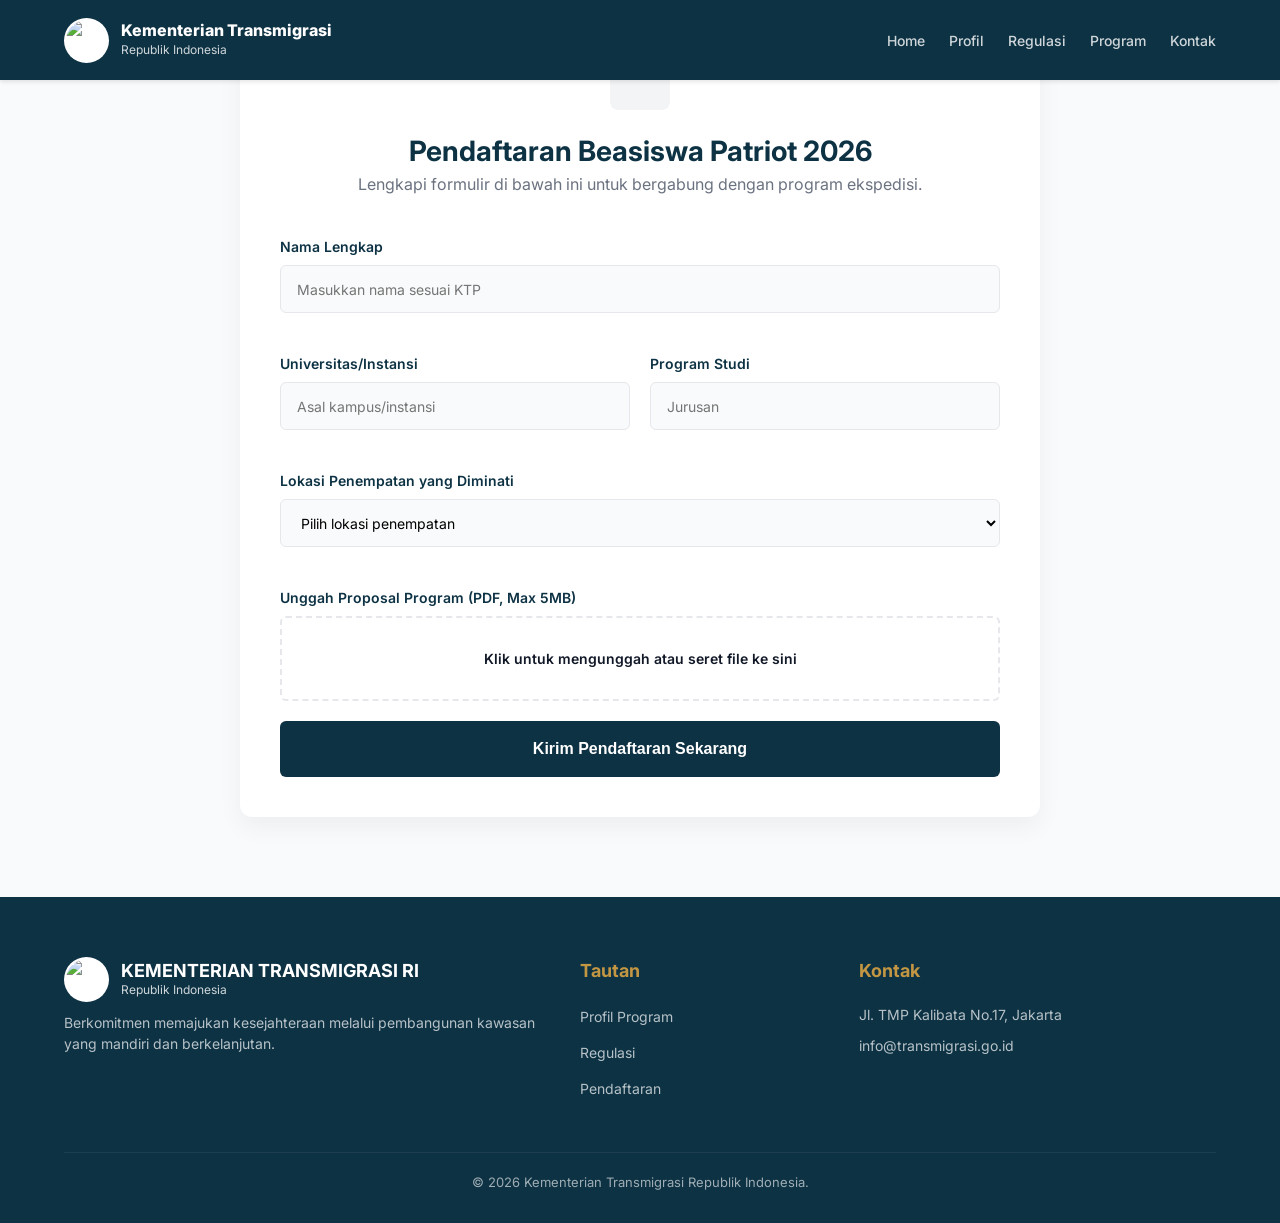
==== formregistrasi.html @ 447ff4f4 "microsite-transpatriot" ====
<!DOCTYPE html>
<html lang="id">
<head>
    <meta charset="UTF-8">
    <meta name="viewport" content="width=device-width, initial-scale=1.0">
    <title>Pendaftaran - Transmigrasi Patriot</title>
    
    <link rel="preconnect" href="https://fonts.googleapis.com" />
    <link rel="preconnect" href="https://fonts.gstatic.com" crossorigin />
    <link href="https://fonts.googleapis.com/css2?family=Inter:wght@300;400;500;600;700;800&display=swap" rel="stylesheet" />

    <style>
        :root {
            --primary: #0d3244;
            --primary-foreground: #ffffff;
            --accent: #c29642;
            --accent-foreground: #ffffff;
            --background: #ffffff;
            --foreground: #111827;
            --muted: #f9fafb;
            --muted-foreground: #6b7280;
            --border: #e5e7eb;
            --card: #ffffff;
            --radius-md: 6px;
            --radius-lg: 8px;
            --radius-xl: 12px;
            --font-family: 'Inter', system-ui, sans-serif;
        }

        * { box-sizing: border-box; margin: 0; padding: 0; }

        body {
            font-family: var(--font-family);
            background-color: var(--background);
            color: var(--foreground);
            line-height: 1.5;
        }

        .container {
            max-width: 1200px;
            margin: 0 auto;
            padding: 0 24px;
        }

        /* Header */
        .header {
            background-color: var(--primary);
            color: var(--primary-foreground);
            position: sticky;
            top: 0;
            z-index: 100;
            box-shadow: 0 2px 4px rgba(0,0,0,0.1);
        }

        .header-content {
            height: 80px;
            display: flex;
            align-items: center;
            justify-content: space-between;
        }

        .logo {
            display: flex;
            align-items: center;
            gap: 12px;
            text-decoration: none;
            color: inherit;
        }

        .logo-img {
            width: 45px;
            height: 45px;
            object-fit: contain;
            border-radius: 50%;
            background: white;
            padding: 2px;
        }

        .logo-text {
            display: flex;
            flex-direction: column;
        }

        .logo-title {
            font-size: 16px;
            font-weight: 800;
            line-height: 1.2;
        }

        .logo-subtitle {
            font-size: 12px;
            opacity: 0.8;
        }

        .nav {
            display: flex;
            gap: 24px;
        }

        .nav-link {
            color: white;
            text-decoration: none;
            font-size: 14px;
            font-weight: 500;
            opacity: 0.8;
            transition: opacity 0.2s;
        }

        .nav-link:hover { opacity: 1; }

        /* Hero Section */
        .hero {
            position: relative;
            height: 400px;
            display: flex;
            align-items: center;
            justify-content: center;
            text-align: center;
            color: white;
            overflow: hidden;
        }

        .hero-img {
            position: absolute;
            width: 100%;
            height: 100%;
            object-fit: cover;
            z-index: -1;
        }

        .hero-overlay {
            position: absolute;
            inset: 0;
            background: rgba(13, 50, 68, 0.8);
            z-index: -1;
        }

        .hero-badge {
            display: inline-flex;
            align-items: center;
            gap: 8px;
            background: rgba(255, 255, 255, 0.1);
            padding: 8px 16px;
            border-radius: 20px;
            font-size: 14px;
            margin-bottom: 20px;
            border: 1px solid rgba(255,255,255,0.2);
        }

        /* Form Section */
        .section-form {
            padding: 80px 0;
            background-color: var(--muted);
        }

        .form-container {
            max-width: 800px;
            margin: -150px auto 0;
            background: white;
            padding: 40px;
            border-radius: var(--radius-xl);
            box-shadow: 0 10px 25px rgba(0,0,0,0.05);
            position: relative;
            z-index: 10;
        }

        .form-header {
            text-align: center;
            margin-bottom: 40px;
        }

        .form-icon {
            width: 60px;
            height: 60px;
            background: rgba(13, 50, 68, 0.05);
            color: var(--primary);
            display: inline-flex;
            align-items: center;
            justify-content: center;
            border-radius: var(--radius-lg);
            margin-bottom: 20px;
        }

        .form-grid {
            display: grid;
            grid-template-columns: 1fr 1fr;
            gap: 20px;
        }

        .form-group {
            margin-bottom: 20px;
        }

        .full-width { grid-column: span 2; }

        label {
            display: block;
            font-size: 14px;
            font-weight: 600;
            margin-bottom: 8px;
            color: var(--primary);
        }

        .input-style {
            width: 100%;
            height: 48px;
            padding: 0 16px;
            border: 1px solid var(--border);
            border-radius: var(--radius-md);
            font-family: inherit;
            font-size: 14px;
            background: var(--muted);
            transition: border-color 0.2s;
        }

        .input-style:focus {
            outline: none;
            border-color: var(--primary);
            background: white;
        }

        .upload-box {
            border: 2px dashed var(--border);
            padding: 30px;
            text-align: center;
            border-radius: var(--radius-md);
            cursor: pointer;
            transition: all 0.2s;
        }

        .upload-box:hover {
            border-color: var(--primary);
            background: var(--muted);
        }

        .btn-submit {
            width: 100%;
            height: 56px;
            background: var(--primary);
            color: white;
            border: none;
            border-radius: var(--radius-md);
            font-size: 16px;
            font-weight: 700;
            cursor: pointer;
            transition: transform 0.2s;
        }

        .btn-submit:active { transform: scale(0.98); }

        /* Content Sections */
        .content-section { padding: 80px 0; }
        .flex-row { display: flex; gap: 60px; align-items: center; }
        .image-box { flex: 1; border-radius: var(--radius-lg); overflow: hidden; height: 400px; }
        .text-box { flex: 1; }

        /* Stats */
        .stats-grid { display: flex; gap: 30px; margin-top: 30px; }
        .stat-item h3 { font-size: 32px; color: var(--primary); }
        .stat-item p { font-size: 14px; color: var(--muted-foreground); }

        /* Footer */
        .footer { background: var(--primary); color: white; padding: 60px 0 30px; }
        .footer-grid { display: grid; grid-template-columns: 2fr 1fr 1.5fr; gap: 40px; margin-bottom: 40px; }
        .footer-title { color: var(--accent); margin-bottom: 20px; font-size: 18px; }
        .footer-links { list-style: none; }
        .footer-links li { margin-bottom: 12px; }
        .footer-links a { color: rgba(255,255,255,0.7); text-decoration: none; font-size: 14px; }
        .footer-bottom { border-top: 1px solid rgba(255,255,255,0.1); padding-top: 20px; text-align: center; font-size: 13px; opacity: 0.6; }

        /* Responsive */
        @media (max-width: 768px) {
            .form-grid { grid-template-columns: 1fr; }
            .full-width { grid-column: span 1; }
            .flex-row { flex-direction: column; }
            .footer-grid { grid-template-columns: 1fr; }
            .nav { display: none; }
        }
    </style>
</head>
<body>

    <header class="header">
        <div class="container header-content">
            <a href="#" class="logo">
                <img src="https://firebasestorage.googleapis.com/v0/b/banani-prod.appspot.com/o/reference-images%2F0f03f4c4-c2c7-45c6-bcfe-0e1e056b9603?alt=media&amp;token=ff699f1f-0c0e-4bc9-9afe-43a410f70e6a" alt="Logo" class="logo-img">
                <div class="logo-text">
                    <span class="logo-title">Kementerian Transmigrasi</span>
                    <span class="logo-subtitle">Republik Indonesia</span>
                </div>
            </a>
            <nav class="nav">
                <a href="index.html" class="nav-link">Home</a>
                <a href="profil.html" class="nav-link">Profil</a>
                <a href="regulasi.html" class="nav-link">Regulasi</a>
                <a href="programdetail.html" class="nav-link">Program</a>
                <a href="kontakkami.html" class="nav-link">Kontak</a>
            </nav>
        </div>
    </header>

    <main>


        <section class="section-form">
            <div class="container">
                <div class="form-container">
                    <div class="form-header">
                        <div class="form-icon">
                            <iconify-icon icon="lucide:clipboard-list" style="font-size: 32px;"></iconify-icon>
                        </div>
                        <h2 style="font-size: 28px; color: var(--primary);">Pendaftaran Beasiswa Patriot 2026</h2>
                        <p style="color: var(--muted-foreground);">Lengkapi formulir di bawah ini untuk bergabung dengan program ekspedisi.</p>
                    </div>

                    <form>
                        <div class="form-grid">
                            <div class="form-group full-width">
                                <label>Nama Lengkap</label>
                                <input type="text" class="input-style" placeholder="Masukkan nama sesuai KTP">
                            </div>
                            <div class="form-group">
                                <label>Universitas/Instansi</label>
                                <input type="text" class="input-style" placeholder="Asal kampus/instansi">
                            </div>
                            <div class="form-group">
                                <label>Program Studi</label>
                                <input type="text" class="input-style" placeholder="Jurusan">
                            </div>
                            <div class="form-group full-width">
                                <label>Lokasi Penempatan yang Diminati</label>
                                <select class="input-style">
                                    <option value="">Pilih lokasi penempatan</option>
                                    <option>Rempang</option>
                                    <option>Mamuju</option>
                                    <option>Merauke</option>
                                </select>
                            </div>
                            <div class="form-group full-width">
                                <label>Unggah Proposal Program (PDF, Max 5MB)</label>
                                <div class="upload-box">
                                    <iconify-icon icon="lucide:upload-cloud" style="font-size: 40px; color: var(--primary); margin-bottom: 10px;"></iconify-icon>
                                    <p style="font-size: 14px; font-weight: 600;">Klik untuk mengunggah atau seret file ke sini</p>
                                </div>
                            </div>
                        </div>
                        <button type="submit" class="btn-submit">Kirim Pendaftaran Sekarang</button>
                    </form>
                </div>
            </div>
        </section>




    </main>

    <footer class="footer" id="kontak">
        <div class="container">
            <div class="footer-grid">
                <div>
                    <a href="#" class="logo" style="margin-bottom: 10px; display: flex; align-items: center; gap: 12px; text-decoration: none; color: inherit;">
                        <img src="https://firebasestorage.googleapis.com/v0/b/banani-prod.appspot.com/o/reference-images%2F9dfe8fc4-533c-43e4-ad2d-5b735792cafb?alt=media&token=eea5f1ac-f4f6-4f33-927e-18950b2eec09" alt="Logo" class="logo-img" style="width: 45px; height: 45px; border-radius: 50%;">
                        <div>
                            <span class="logo-title" style="font-size: 18px; font-weight: 700; display: block; text-transform: uppercase;">Kementerian Transmigrasi RI</span>
                            <span class="logo-subtitle" style="font-size: 12px; opacity: 0.8; display: block;">Republik Indonesia</span>
                        </div>
                    </a>
                    <p style="font-size: 14px; opacity: 0.7;">Berkomitmen memajukan kesejahteraan melalui pembangunan kawasan yang mandiri dan berkelanjutan.</p>
                </div>
                <div>
                    <h4 class="footer-title">Tautan</h4>
                    <ul class="footer-links">
                        <li><a href="#profil">Profil Program</a></li>
                        <li><a href="#regulasi">Regulasi</a></li>
                        <li><a href="#">Pendaftaran</a></li>
                    </ul>
                </div>
                <div>
                    <h4 class="footer-title">Kontak</h4>
                    <p style="font-size: 14px; opacity: 0.7; margin-bottom: 10px;">Jl. TMP Kalibata No.17, Jakarta</p>
                    <p style="font-size: 14px; opacity: 0.7;">info@transmigrasi.go.id</p>
                </div>
            </div>
            <div class="footer-bottom">
                &copy; 2026 Kementerian Transmigrasi Republik Indonesia.
            </div>
        </div>
    </footer>

    <script src="https://code.iconify.design/iconify-icon/1.0.7/iconify-icon.min.js"></script>
</body>
</html>
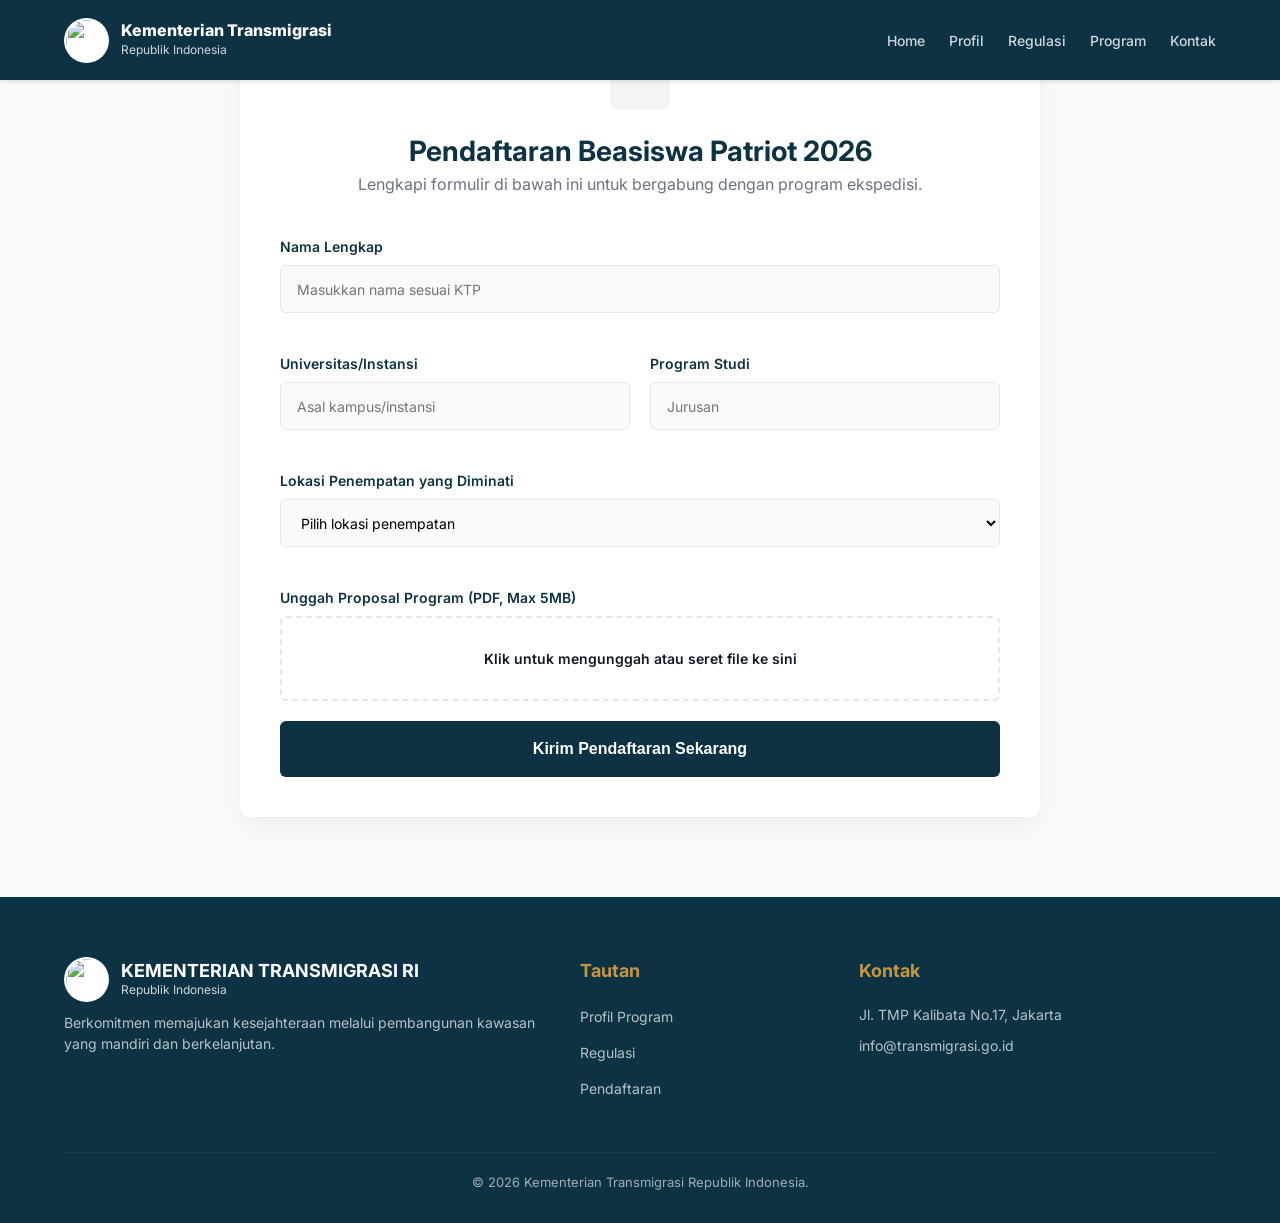
==== commit 87428ce6: "Refactor regulasi.html: Move styles to external stylesheet, enhance layout and responsiveness, and i" ====
--- a/formregistrasi.html
+++ b/formregistrasi.html
@@ -1,3 +1,19 @@
+<style>
+@media (max-width: 900px), (max-width: 768px) {
+    .nav.mobile-active {
+        display: flex !important;
+        flex-direction: column;
+        position: absolute;
+        top: 56px;
+        left: 0;
+        width: 100vw;
+        background: var(--primary);
+        gap: 0;
+        z-index: 100;
+        box-shadow: 0 4px 16px rgba(0,0,0,0.08);
+    }
+}
+</style>
 <!DOCTYPE html>
 <html lang="id">
 <head>
@@ -269,12 +285,82 @@
         .footer-bottom { border-top: 1px solid rgba(255,255,255,0.1); padding-top: 20px; text-align: center; font-size: 13px; opacity: 0.6; }
 
         /* Responsive */
-        @media (max-width: 768px) {
-            .form-grid { grid-template-columns: 1fr; }
-            .full-width { grid-column: span 1; }
-            .flex-row { flex-direction: column; }
-            .footer-grid { grid-template-columns: 1fr; }
-            .nav { display: none; }
+        @media (max-width: 900px) {
+            .container {
+                padding: 0 12px;
+            }
+            .footer-grid {
+                grid-template-columns: 1fr;
+                gap: 24px;
+            }
+        }
+        @media (max-width: 700px) {
+            .header-content {
+                padding: 0 12px;
+            }
+            .header {
+                height: 56px;
+            }
+            .logo-title {
+                font-size: 13px;
+            }
+            .logo-subtitle {
+                font-size: 10px;
+            }
+            .nav {
+                display: none;
+            }
+            .nav.mobile-active {
+                display: flex;
+                flex-direction: column;
+                position: absolute;
+                top: 56px;
+                left: 0;
+                width: 100vw;
+                background: var(--primary);
+                gap: 0;
+                z-index: 100;
+            }
+            .nav-link {
+                padding: 16px;
+                border-bottom: 1px solid rgba(255,255,255,0.1);
+                font-size: 16px;
+            }
+            .footer {
+                padding: 32px 0 10px 0;
+            }
+            .footer-bottom {
+                padding-top: 10px;
+            }
+        }
+        @media (max-width: 480px) {
+            .container {
+                padding: 0 6px;
+            }
+        }
+
+        /* Hamburger menu */
+        .hamburger {
+            display: none;
+            flex-direction: column;
+            justify-content: center;
+            width: 32px;
+            height: 32px;
+            cursor: pointer;
+            z-index: 101;
+        }
+        .hamburger span {
+            height: 4px;
+            width: 100%;
+            background: var(--primary-foreground);
+            margin: 4px 0;
+            border-radius: 2px;
+            transition: 0.3s;
+        }
+        @media (max-width: 700px) {
+            .hamburger {
+                display: flex;
+            }
         }
     </style>
 </head>
@@ -289,7 +375,12 @@
                     <span class="logo-subtitle">Republik Indonesia</span>
                 </div>
             </a>
-            <nav class="nav">
+            <div class="hamburger" id="hamburger-menu" aria-label="Buka menu navigasi" tabindex="0">
+                <span></span>
+                <span></span>
+                <span></span>
+            </div>
+            <nav class="nav" id="main-nav">
                 <a href="index.html" class="nav-link">Home</a>
                 <a href="profil.html" class="nav-link">Profil</a>
                 <a href="regulasi.html" class="nav-link">Regulasi</a>
@@ -390,4 +481,23 @@
 
     <script src="https://code.iconify.design/iconify-icon/1.0.7/iconify-icon.min.js"></script>
 </body>
+<script>
+// Hamburger menu toggle
+const hamburger = document.getElementById('hamburger-menu');
+const nav = document.getElementById('main-nav');
+hamburger.addEventListener('click', function() {
+    nav.classList.toggle('mobile-active');
+});
+// Optional: close menu when clicking outside atau pada link (mobile)
+document.addEventListener('click', function(e) {
+    if (window.innerWidth <= 700) {
+        if (!nav.contains(e.target) && !hamburger.contains(e.target)) {
+            nav.classList.remove('mobile-active');
+        }
+        if (e.target.classList.contains('nav-link')) {
+            nav.classList.remove('mobile-active');
+        }
+    }
+});
+</script>
 </html>
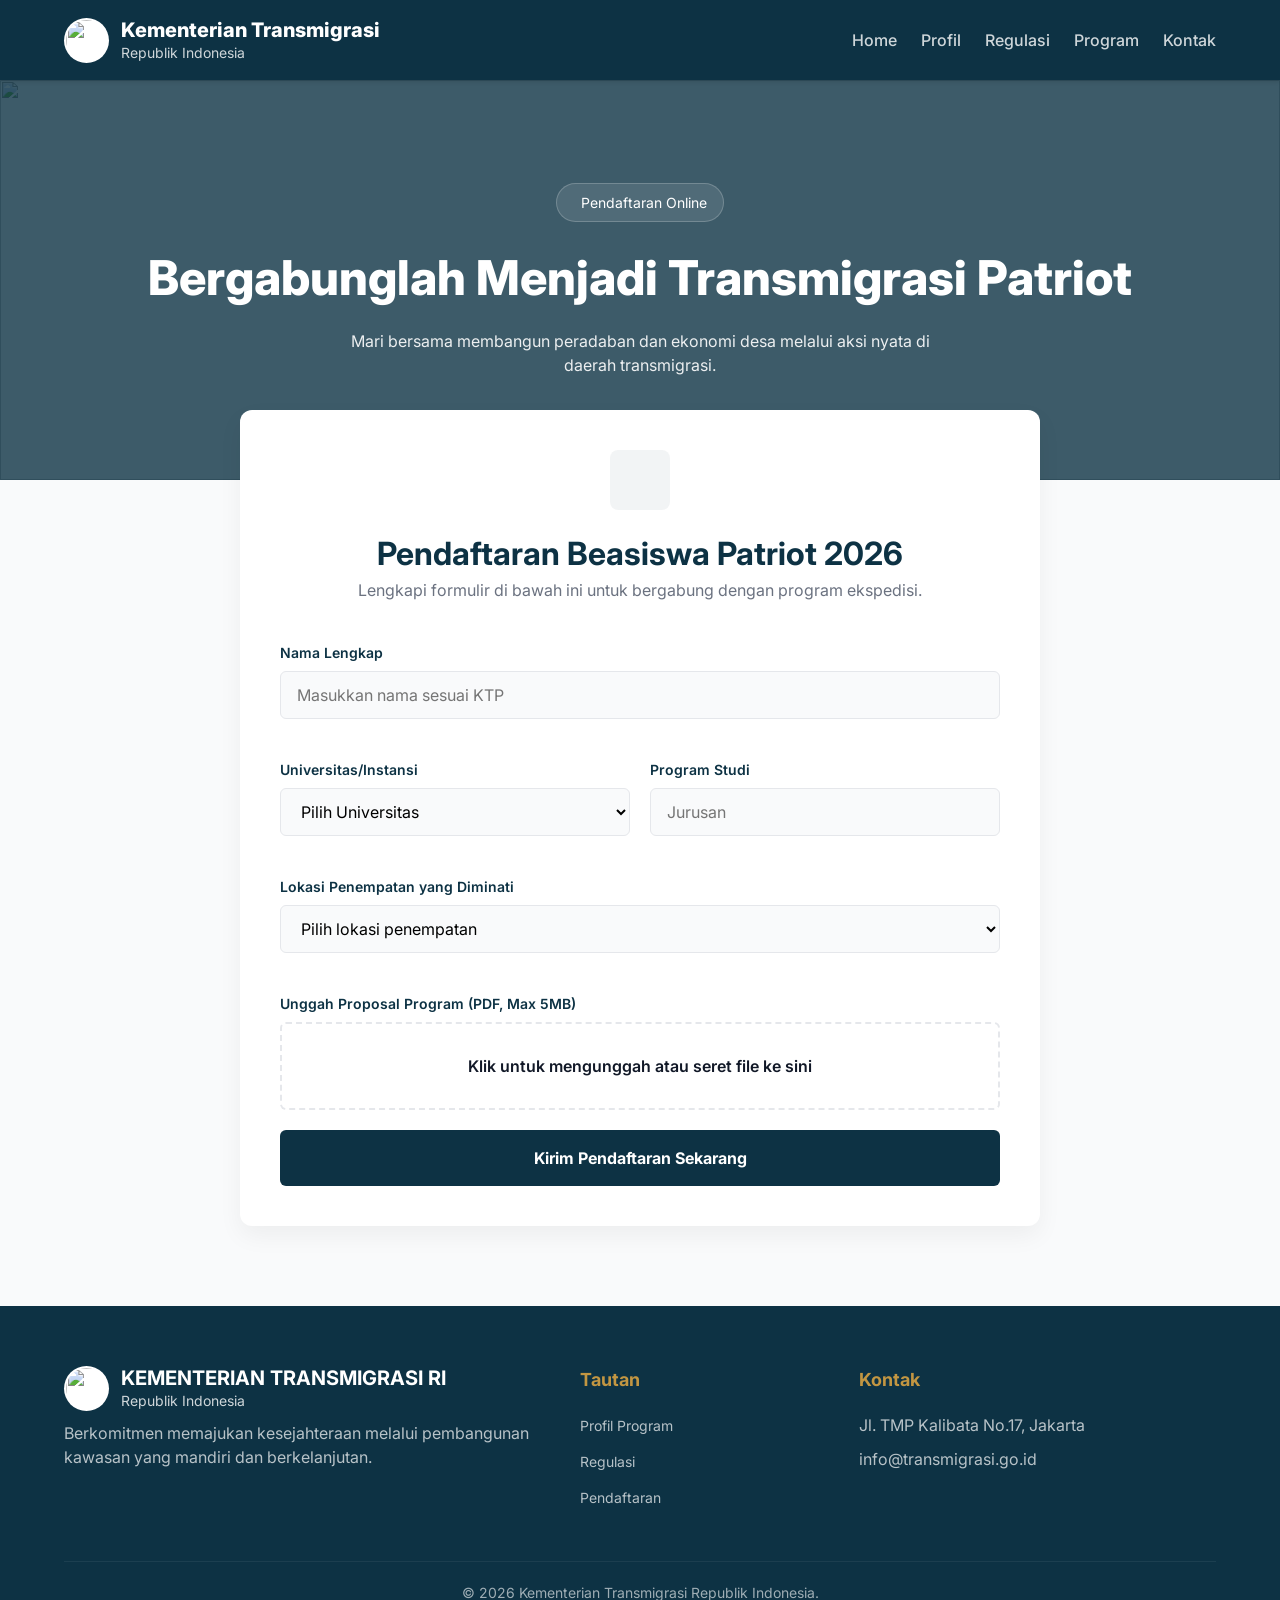
==== commit e7e0ab6b: "update" ====
--- a/formregistrasi.html
+++ b/formregistrasi.html
@@ -1,29 +1,32 @@
 <style>
-@media (max-width: 900px), (max-width: 768px) {
-    .nav.mobile-active {
-        display: flex !important;
-        flex-direction: column;
-        position: absolute;
-        top: 56px;
-        left: 0;
-        width: 100vw;
-        background: var(--primary);
-        gap: 0;
-        z-index: 100;
-        box-shadow: 0 4px 16px rgba(0,0,0,0.08);
+    @media (max-width: 900px),
+    (max-width: 768px) {
+        .nav.mobile-active {
+            display: flex !important;
+            flex-direction: column;
+            position: absolute;
+            top: 56px;
+            left: 0;
+            width: 100vw;
+            background: var(--primary);
+            gap: 0;
+            z-index: 100;
+            box-shadow: 0 4px 16px rgba(0, 0, 0, 0.08);
+        }
     }
-}
 </style>
 <!DOCTYPE html>
 <html lang="id">
+
 <head>
     <meta charset="UTF-8">
     <meta name="viewport" content="width=device-width, initial-scale=1.0">
     <title>Pendaftaran - Transmigrasi Patriot</title>
-    
+
     <link rel="preconnect" href="https://fonts.googleapis.com" />
     <link rel="preconnect" href="https://fonts.gstatic.com" crossorigin />
-    <link href="https://fonts.googleapis.com/css2?family=Inter:wght@300;400;500;600;700;800&display=swap" rel="stylesheet" />
+    <link href="https://fonts.googleapis.com/css2?family=Inter:wght@300;400;500;600;700;800&display=swap"
+        rel="stylesheet" />
 
     <style>
         :root {
@@ -40,13 +43,19 @@
             --radius-md: 6px;
             --radius-lg: 8px;
             --radius-xl: 12px;
-            --font-family: 'Inter', system-ui, sans-serif;
-        }
-
-        * { box-sizing: border-box; margin: 0; padding: 0; }
+            --font-family: 'Inter', sans-serif;
+        }
+
+        * {
+            box-sizing: border-box;
+            margin: 0;
+            padding: 0;
+        }
 
         body {
             font-family: var(--font-family);
+            font-size: 16px;
+
             background-color: var(--background);
             color: var(--foreground);
             line-height: 1.5;
@@ -65,7 +74,7 @@
             position: sticky;
             top: 0;
             z-index: 100;
-            box-shadow: 0 2px 4px rgba(0,0,0,0.1);
+            box-shadow: 0 2px 4px rgba(0, 0, 0, 0.1);
         }
 
         .header-content {
@@ -98,13 +107,13 @@
         }
 
         .logo-title {
-            font-size: 16px;
+            font-size: 24px;
             font-weight: 800;
             line-height: 1.2;
         }
 
         .logo-subtitle {
-            font-size: 12px;
+            font-size: 14px;
             opacity: 0.8;
         }
 
@@ -116,13 +125,15 @@
         .nav-link {
             color: white;
             text-decoration: none;
-            font-size: 14px;
+            font-size: 16px;
             font-weight: 500;
             opacity: 0.8;
             transition: opacity 0.2s;
         }
 
-        .nav-link:hover { opacity: 1; }
+        .nav-link:hover {
+            opacity: 1;
+        }
 
         /* Hero Section */
         .hero {
@@ -160,7 +171,7 @@
             border-radius: 20px;
             font-size: 14px;
             margin-bottom: 20px;
-            border: 1px solid rgba(255,255,255,0.2);
+            border: 1px solid rgba(255, 255, 255, 0.2);
         }
 
         /* Form Section */
@@ -175,7 +186,7 @@
             background: white;
             padding: 40px;
             border-radius: var(--radius-xl);
-            box-shadow: 0 10px 25px rgba(0,0,0,0.05);
+            box-shadow: 0 10px 25px rgba(0, 0, 0, 0.05);
             position: relative;
             z-index: 10;
         }
@@ -207,7 +218,9 @@
             margin-bottom: 20px;
         }
 
-        .full-width { grid-column: span 2; }
+        .full-width {
+            grid-column: span 2;
+        }
 
         label {
             display: block;
@@ -224,7 +237,7 @@
             border: 1px solid var(--border);
             border-radius: var(--radius-md);
             font-family: inherit;
-            font-size: 14px;
+            font-size: 16px;
             background: var(--muted);
             transition: border-color 0.2s;
         }
@@ -262,54 +275,124 @@
             transition: transform 0.2s;
         }
 
-        .btn-submit:active { transform: scale(0.98); }
+        .btn-submit:active {
+            transform: scale(0.98);
+        }
 
         /* Content Sections */
-        .content-section { padding: 80px 0; }
-        .flex-row { display: flex; gap: 60px; align-items: center; }
-        .image-box { flex: 1; border-radius: var(--radius-lg); overflow: hidden; height: 400px; }
-        .text-box { flex: 1; }
+        .content-section {
+            padding: 80px 0;
+        }
+
+        .flex-row {
+            display: flex;
+            gap: 60px;
+            align-items: center;
+        }
+
+        .image-box {
+            flex: 1;
+            border-radius: var(--radius-lg);
+            overflow: hidden;
+            height: 400px;
+        }
+
+        .text-box {
+            flex: 1;
+        }
 
         /* Stats */
-        .stats-grid { display: flex; gap: 30px; margin-top: 30px; }
-        .stat-item h3 { font-size: 32px; color: var(--primary); }
-        .stat-item p { font-size: 14px; color: var(--muted-foreground); }
+        .stats-grid {
+            display: flex;
+            gap: 30px;
+            margin-top: 30px;
+        }
+
+        .stat-item h3 {
+            font-size: 32px;
+            color: var(--primary);
+        }
+
+        .stat-item p {
+            font-size: 14px;
+            color: var(--muted-foreground);
+        }
 
         /* Footer */
-        .footer { background: var(--primary); color: white; padding: 60px 0 30px; }
-        .footer-grid { display: grid; grid-template-columns: 2fr 1fr 1.5fr; gap: 40px; margin-bottom: 40px; }
-        .footer-title { color: var(--accent); margin-bottom: 20px; font-size: 18px; }
-        .footer-links { list-style: none; }
-        .footer-links li { margin-bottom: 12px; }
-        .footer-links a { color: rgba(255,255,255,0.7); text-decoration: none; font-size: 14px; }
-        .footer-bottom { border-top: 1px solid rgba(255,255,255,0.1); padding-top: 20px; text-align: center; font-size: 13px; opacity: 0.6; }
+        .footer {
+            background: var(--primary);
+            color: white;
+            padding: 60px 0 30px;
+        }
+
+        .footer-grid {
+            display: grid;
+            grid-template-columns: 2fr 1fr 1.5fr;
+            gap: 40px;
+            margin-bottom: 40px;
+        }
+
+        .footer-title {
+            color: var(--accent);
+            margin-bottom: 20px;
+            font-size: 18px;
+        }
+
+        .footer-links {
+            list-style: none;
+        }
+
+        .footer-links li {
+            margin-bottom: 12px;
+        }
+
+        .footer-links a {
+            color: rgba(255, 255, 255, 0.7);
+            text-decoration: none;
+            font-size: 16px;
+        }
+
+        .footer-bottom {
+            border-top: 1px solid rgba(255, 255, 255, 0.1);
+            padding-top: 20px;
+            text-align: center;
+            font-size: 14px;
+            opacity: 0.6;
+        }
 
         /* Responsive */
         @media (max-width: 900px) {
             .container {
                 padding: 0 12px;
             }
+
             .footer-grid {
                 grid-template-columns: 1fr;
                 gap: 24px;
             }
         }
+
         @media (max-width: 700px) {
             .header-content {
                 padding: 0 12px;
             }
+
             .header {
                 height: 56px;
             }
+
             .logo-title {
-                font-size: 13px;
-            }
+                font-size: 24px;
+            }
+
             .logo-subtitle {
-                font-size: 10px;
-            }
+                font-size: 14px;
+            }
+
             .nav {
                 display: none;
             }
+
             .nav.mobile-active {
                 display: flex;
                 flex-direction: column;
@@ -321,18 +404,22 @@
                 gap: 0;
                 z-index: 100;
             }
+
             .nav-link {
                 padding: 16px;
-                border-bottom: 1px solid rgba(255,255,255,0.1);
+                border-bottom: 1px solid rgba(255, 255, 255, 0.1);
                 font-size: 16px;
             }
+
             .footer {
                 padding: 32px 0 10px 0;
             }
+
             .footer-bottom {
                 padding-top: 10px;
             }
         }
+
         @media (max-width: 480px) {
             .container {
                 padding: 0 6px;
@@ -349,6 +436,7 @@
             cursor: pointer;
             z-index: 101;
         }
+
         .hamburger span {
             height: 4px;
             width: 100%;
@@ -357,19 +445,104 @@
             border-radius: 2px;
             transition: 0.3s;
         }
+
         @media (max-width: 700px) {
             .hamburger {
                 display: flex;
             }
         }
     </style>
+
+    <!-- STANDARDIZASI FONT GLOBAL -->
+    <style id="global-typography">
+        body,
+        p,
+        a,
+        span,
+        div,
+        input,
+        button,
+        select,
+        textarea {
+            font-family: 'Inter', sans-serif !important;
+        }
+
+        body {
+            font-size: 16px !important;
+        }
+
+        /* Typography Scale */
+        .logo-title {
+            font-size: 20px !important;
+        }
+
+        .logo-subtitle {
+            font-size: 14px !important;
+        }
+
+        .nav-link {
+            font-size: 16px !important;
+        }
+
+        .hero-title,
+        .hero h1 {
+            font-size: 48px !important;
+        }
+
+        .section-title,
+        .contact-title {
+            font-size: 32px !important;
+        }
+
+        .card-title,
+        .fokus-card h3,
+        .feature-title,
+        .stat-value,
+        .doc-title,
+        .profil-list strong {
+            font-size: 20px !important;
+        }
+
+        .hero-desc,
+        .section-desc,
+        p {
+            font-size: 16px !important;
+        }
+
+        .footer-title,
+        h4 {
+            font-size: 18px !important;
+        }
+
+        .footer-bottom,
+        .footer-links a,
+        .hero-badge {
+            font-size: 14px !important;
+        }
+
+        /* Mobile Scaling */
+        @media (max-width: 768px) {
+
+            .hero-title,
+            .hero h1 {
+                font-size: 32px !important;
+            }
+
+            .section-title,
+            .contact-title {
+                font-size: 24px !important;
+            }
+        }
+    </style>
 </head>
+
 <body>
 
     <header class="header">
         <div class="container header-content">
             <a href="#" class="logo">
-                <img src="https://firebasestorage.googleapis.com/v0/b/banani-prod.appspot.com/o/reference-images%2F0f03f4c4-c2c7-45c6-bcfe-0e1e056b9603?alt=media&amp;token=ff699f1f-0c0e-4bc9-9afe-43a410f70e6a" alt="Logo" class="logo-img">
+                <img src="https://firebasestorage.googleapis.com/v0/b/banani-prod.appspot.com/o/reference-images%2F0f03f4c4-c2c7-45c6-bcfe-0e1e056b9603?alt=media&amp;token=ff699f1f-0c0e-4bc9-9afe-43a410f70e6a"
+                    alt="Logo" class="logo-img">
                 <div class="logo-text">
                     <span class="logo-title">Kementerian Transmigrasi</span>
                     <span class="logo-subtitle">Republik Indonesia</span>
@@ -392,6 +565,20 @@
 
     <main>
 
+        <section class="hero">
+            <img src="https://storage.googleapis.com/banani-generated-images/generated-images/43e21db7-3df4-4b86-9eaa-528d276c87ee.jpg"
+                alt="Hero Background" class="hero-img">
+            <div class="hero-overlay"></div>
+            <div class="container" style="position: relative; z-index: 2;">
+                <div class="hero-badge">
+                    <iconify-icon icon="lucide:pen-tool"></iconify-icon> Pendaftaran Online
+                </div>
+                <h1 style="font-size: 48px; font-weight: 800; margin-bottom: 15px;">Bergabunglah Menjadi Transmigrasi
+                    Patriot</h1>
+                <p style="font-size: 16px; opacity: 0.9; max-width: 600px; margin: 0 auto;">Mari bersama membangun
+                    peradaban dan ekonomi desa melalui aksi nyata di daerah transmigrasi.</p>
+            </div>
+        </section>
 
         <section class="section-form">
             <div class="container">
@@ -400,8 +587,9 @@
                         <div class="form-icon">
                             <iconify-icon icon="lucide:clipboard-list" style="font-size: 32px;"></iconify-icon>
                         </div>
-                        <h2 style="font-size: 28px; color: var(--primary);">Pendaftaran Beasiswa Patriot 2026</h2>
-                        <p style="color: var(--muted-foreground);">Lengkapi formulir di bawah ini untuk bergabung dengan program ekspedisi.</p>
+                        <h2 style="font-size: 32px; color: var(--primary);">Pendaftaran Beasiswa Patriot 2026</h2>
+                        <p style="color: var(--muted-foreground);">Lengkapi formulir di bawah ini untuk bergabung dengan
+                            program ekspedisi.</p>
                     </div>
 
                     <form>
@@ -412,7 +600,92 @@
                             </div>
                             <div class="form-group">
                                 <label>Universitas/Instansi</label>
-                                <input type="text" class="input-style" placeholder="Asal kampus/instansi">
+                                <select class="input-style" name="universitas" required>
+                                    <option value="" disabled selected>Pilih Universitas</option>
+                                    <option value="Institut Pertanian Bogor (IPB)">Institut Pertanian Bogor (IPB)
+                                    </option>
+                                    <option value="Institut Teknologi Bandung (ITB)">Institut Teknologi Bandung (ITB)
+                                    </option>
+                                    <option value="Institut Teknologi Sepuluh Nopember (ITS)">Institut Teknologi Sepuluh
+                                        Nopember (ITS)</option>
+                                    <option value="Universitas Airlangga (UNAIR)">Universitas Airlangga (UNAIR)</option>
+                                    <option value="Universitas Andalas (UNAND)">Universitas Andalas (UNAND)</option>
+                                    <option value="Universitas Bangka Belitung (UBB)">Universitas Bangka Belitung (UBB)
+                                    </option>
+                                    <option value="Universitas Bengkulu (UNIB)">Universitas Bengkulu (UNIB)</option>
+                                    <option value="Universitas Borneo Tarakan (UBT)">Universitas Borneo Tarakan (UBT)
+                                    </option>
+                                    <option value="Universitas Brawijaya (UB)">Universitas Brawijaya (UB)</option>
+                                    <option value="Universitas Cenderawasih (UNCEN)">Universitas Cenderawasih (UNCEN)
+                                    </option>
+                                    <option value="Universitas Diponegoro (UNDIP)">Universitas Diponegoro (UNDIP)
+                                    </option>
+                                    <option value="Universitas Gadjah Mada (UGM)">Universitas Gadjah Mada (UGM)</option>
+                                    <option value="Universitas Halu Oleo (UHO)">Universitas Halu Oleo (UHO)</option>
+                                    <option value="Universitas Hasanuddin (UNHAS)">Universitas Hasanuddin (UNHAS)
+                                    </option>
+                                    <option value="Universitas Indonesia (UI)">Universitas Indonesia (UI)</option>
+                                    <option value="Universitas Jambi (UNJA)">Universitas Jambi (UNJA)</option>
+                                    <option value="Universitas Jember (UNEJ)">Universitas Jember (UNEJ)</option>
+                                    <option value="Universitas Jenderal Soedirman (UNSOED)">Universitas Jenderal
+                                        Soedirman (UNSOED)</option>
+                                    <option value="Universitas Khairun (UNKHAIR)">Universitas Khairun (UNKHAIR)</option>
+                                    <option value="Universitas Lambung Mangkurat (ULM)">Universitas Lambung Mangkurat
+                                        (ULM)</option>
+                                    <option value="Universitas Lampung (UNILA)">Universitas Lampung (UNILA)</option>
+                                    <option value="Universitas Malikussaleh (UNIMAL)">Universitas Malikussaleh (UNIMAL)
+                                    </option>
+                                    <option value="Universitas Mataram (UNRAM)">Universitas Mataram (UNRAM)</option>
+                                    <option value="Universitas Mulawarman (UNMUL)">Universitas Mulawarman (UNMUL)
+                                    </option>
+                                    <option value="Universitas Musamus Merauke (UNMUS)">Universitas Musamus Merauke
+                                        (UNMUS)</option>
+                                    <option value="Universitas Negeri Gorontalo (UNG)">Universitas Negeri Gorontalo
+                                        (UNG)</option>
+                                    <option value="Universitas Negeri Jakarta (UNJ)">Universitas Negeri Jakarta (UNJ)
+                                    </option>
+                                    <option value="Universitas Negeri Makassar (UNM)">Universitas Negeri Makassar (UNM)
+                                    </option>
+                                    <option value="Universitas Negeri Malang (UM)">Universitas Negeri Malang (UM)
+                                    </option>
+                                    <option value="Universitas Negeri Manado (UNIMA)">Universitas Negeri Manado (UNIMA)
+                                    </option>
+                                    <option value="Universitas Negeri Medan (UNIMED)">Universitas Negeri Medan (UNIMED)
+                                    </option>
+                                    <option value="Universitas Negeri Padang (UNP)">Universitas Negeri Padang (UNP)
+                                    </option>
+                                    <option value="Universitas Negeri Semarang (UNNES)">Universitas Negeri Semarang
+                                        (UNNES)</option>
+                                    <option value="Universitas Negeri Surabaya (UNESA)">Universitas Negeri Surabaya
+                                        (UNESA)</option>
+                                    <option value="Universitas Negeri Yogyakarta (UNY)">Universitas Negeri Yogyakarta
+                                        (UNY)</option>
+                                    <option value="Universitas Nusa Cendana (UNDANA)">Universitas Nusa Cendana (UNDANA)
+                                    </option>
+                                    <option value="Universitas Padjadjaran (UNPAD)">Universitas Padjadjaran (UNPAD)
+                                    </option>
+                                    <option value="Universitas Palangka Raya (UPR)">Universitas Palangka Raya (UPR)
+                                    </option>
+                                    <option value="Universitas Papua (UNIPA)">Universitas Papua (UNIPA)</option>
+                                    <option value="Universitas Pattimura (UNPATTI)">Universitas Pattimura (UNPATTI)
+                                    </option>
+                                    <option value="Universitas Pendidikan Ganesha (UNDIKSHA)">Universitas Pendidikan
+                                        Ganesha (UNDIKSHA)</option>
+                                    <option value="Universitas Pendidikan Indonesia (UPI)">Universitas Pendidikan
+                                        Indonesia (UPI)</option>
+                                    <option value="Universitas Riau (UNRI)">Universitas Riau (UNRI)</option>
+                                    <option value="Universitas Sam Ratulangi (UNSRAT)">Universitas Sam Ratulangi
+                                        (UNSRAT)</option>
+                                    <option value="Universitas Sebelas Maret (UNS)">Universitas Sebelas Maret (UNS)
+                                    </option>
+                                    <option value="Universitas Siliwangi (UNSIL)">Universitas Siliwangi (UNSIL)</option>
+                                    <option value="Universitas Sriwijaya (UNSRI)">Universitas Sriwijaya (UNSRI)</option>
+                                    <option value="Universitas Sumatera Utara (USU)">Universitas Sumatera Utara (USU)
+                                    </option>
+                                    <option value="Universitas Syiah Kuala (USK)">Universitas Syiah Kuala (USK)</option>
+                                    <option value="Universitas Tanjungpura (UNTAN)">Universitas Tanjungpura (UNTAN)
+                                    </option>
+                                </select>
                             </div>
                             <div class="form-group">
                                 <label>Program Studi</label>
@@ -430,8 +703,10 @@
                             <div class="form-group full-width">
                                 <label>Unggah Proposal Program (PDF, Max 5MB)</label>
                                 <div class="upload-box">
-                                    <iconify-icon icon="lucide:upload-cloud" style="font-size: 40px; color: var(--primary); margin-bottom: 10px;"></iconify-icon>
-                                    <p style="font-size: 14px; font-weight: 600;">Klik untuk mengunggah atau seret file ke sini</p>
+                                    <iconify-icon icon="lucide:upload-cloud"
+                                        style="font-size: 40px; color: var(--primary); margin-bottom: 10px;"></iconify-icon>
+                                    <p style="font-size: 16px; font-weight: 600;">Klik untuk mengunggah atau seret file
+                                        ke sini</p>
                                 </div>
                             </div>
                         </div>
@@ -450,14 +725,20 @@
         <div class="container">
             <div class="footer-grid">
                 <div>
-                    <a href="#" class="logo" style="margin-bottom: 10px; display: flex; align-items: center; gap: 12px; text-decoration: none; color: inherit;">
-                        <img src="https://firebasestorage.googleapis.com/v0/b/banani-prod.appspot.com/o/reference-images%2F9dfe8fc4-533c-43e4-ad2d-5b735792cafb?alt=media&token=eea5f1ac-f4f6-4f33-927e-18950b2eec09" alt="Logo" class="logo-img" style="width: 45px; height: 45px; border-radius: 50%;">
+                    <a href="#" class="logo"
+                        style="margin-bottom: 10px; display: flex; align-items: center; gap: 12px; text-decoration: none; color: inherit;">
+                        <img src="https://firebasestorage.googleapis.com/v0/b/banani-prod.appspot.com/o/reference-images%2F9dfe8fc4-533c-43e4-ad2d-5b735792cafb?alt=media&token=eea5f1ac-f4f6-4f33-927e-18950b2eec09"
+                            alt="Logo" class="logo-img" style="width: 45px; height: 45px; border-radius: 50%;">
                         <div>
-                            <span class="logo-title" style="font-size: 18px; font-weight: 700; display: block; text-transform: uppercase;">Kementerian Transmigrasi RI</span>
-                            <span class="logo-subtitle" style="font-size: 12px; opacity: 0.8; display: block;">Republik Indonesia</span>
+                            <span class="logo-title"
+                                style="font-size: 20px; font-weight: 700; display: block; text-transform: uppercase;">Kementerian
+                                Transmigrasi RI</span>
+                            <span class="logo-subtitle" style="font-size: 14px; opacity: 0.8; display: block;">Republik
+                                Indonesia</span>
                         </div>
                     </a>
-                    <p style="font-size: 14px; opacity: 0.7;">Berkomitmen memajukan kesejahteraan melalui pembangunan kawasan yang mandiri dan berkelanjutan.</p>
+                    <p style="font-size: 16px; opacity: 0.7;">Berkomitmen memajukan kesejahteraan melalui pembangunan
+                        kawasan yang mandiri dan berkelanjutan.</p>
                 </div>
                 <div>
                     <h4 class="footer-title">Tautan</h4>
@@ -469,8 +750,8 @@
                 </div>
                 <div>
                     <h4 class="footer-title">Kontak</h4>
-                    <p style="font-size: 14px; opacity: 0.7; margin-bottom: 10px;">Jl. TMP Kalibata No.17, Jakarta</p>
-                    <p style="font-size: 14px; opacity: 0.7;">info@transmigrasi.go.id</p>
+                    <p style="font-size: 16px; opacity: 0.7; margin-bottom: 10px;">Jl. TMP Kalibata No.17, Jakarta</p>
+                    <p style="font-size: 16px; opacity: 0.7;">info@transmigrasi.go.id</p>
                 </div>
             </div>
             <div class="footer-bottom">
@@ -482,22 +763,23 @@
     <script src="https://code.iconify.design/iconify-icon/1.0.7/iconify-icon.min.js"></script>
 </body>
 <script>
-// Hamburger menu toggle
-const hamburger = document.getElementById('hamburger-menu');
-const nav = document.getElementById('main-nav');
-hamburger.addEventListener('click', function() {
-    nav.classList.toggle('mobile-active');
-});
-// Optional: close menu when clicking outside atau pada link (mobile)
-document.addEventListener('click', function(e) {
-    if (window.innerWidth <= 700) {
-        if (!nav.contains(e.target) && !hamburger.contains(e.target)) {
-            nav.classList.remove('mobile-active');
-        }
-        if (e.target.classList.contains('nav-link')) {
-            nav.classList.remove('mobile-active');
-        }
-    }
-});
+    // Hamburger menu toggle
+    const hamburger = document.getElementById('hamburger-menu');
+    const nav = document.getElementById('main-nav');
+    hamburger.addEventListener('click', function () {
+        nav.classList.toggle('mobile-active');
+    });
+    // Optional: close menu when clicking outside atau pada link (mobile)
+    document.addEventListener('click', function (e) {
+        if (window.innerWidth <= 700) {
+            if (!nav.contains(e.target) && !hamburger.contains(e.target)) {
+                nav.classList.remove('mobile-active');
+            }
+            if (e.target.classList.contains('nav-link')) {
+                nav.classList.remove('mobile-active');
+            }
+        }
+    });
 </script>
+
 </html>
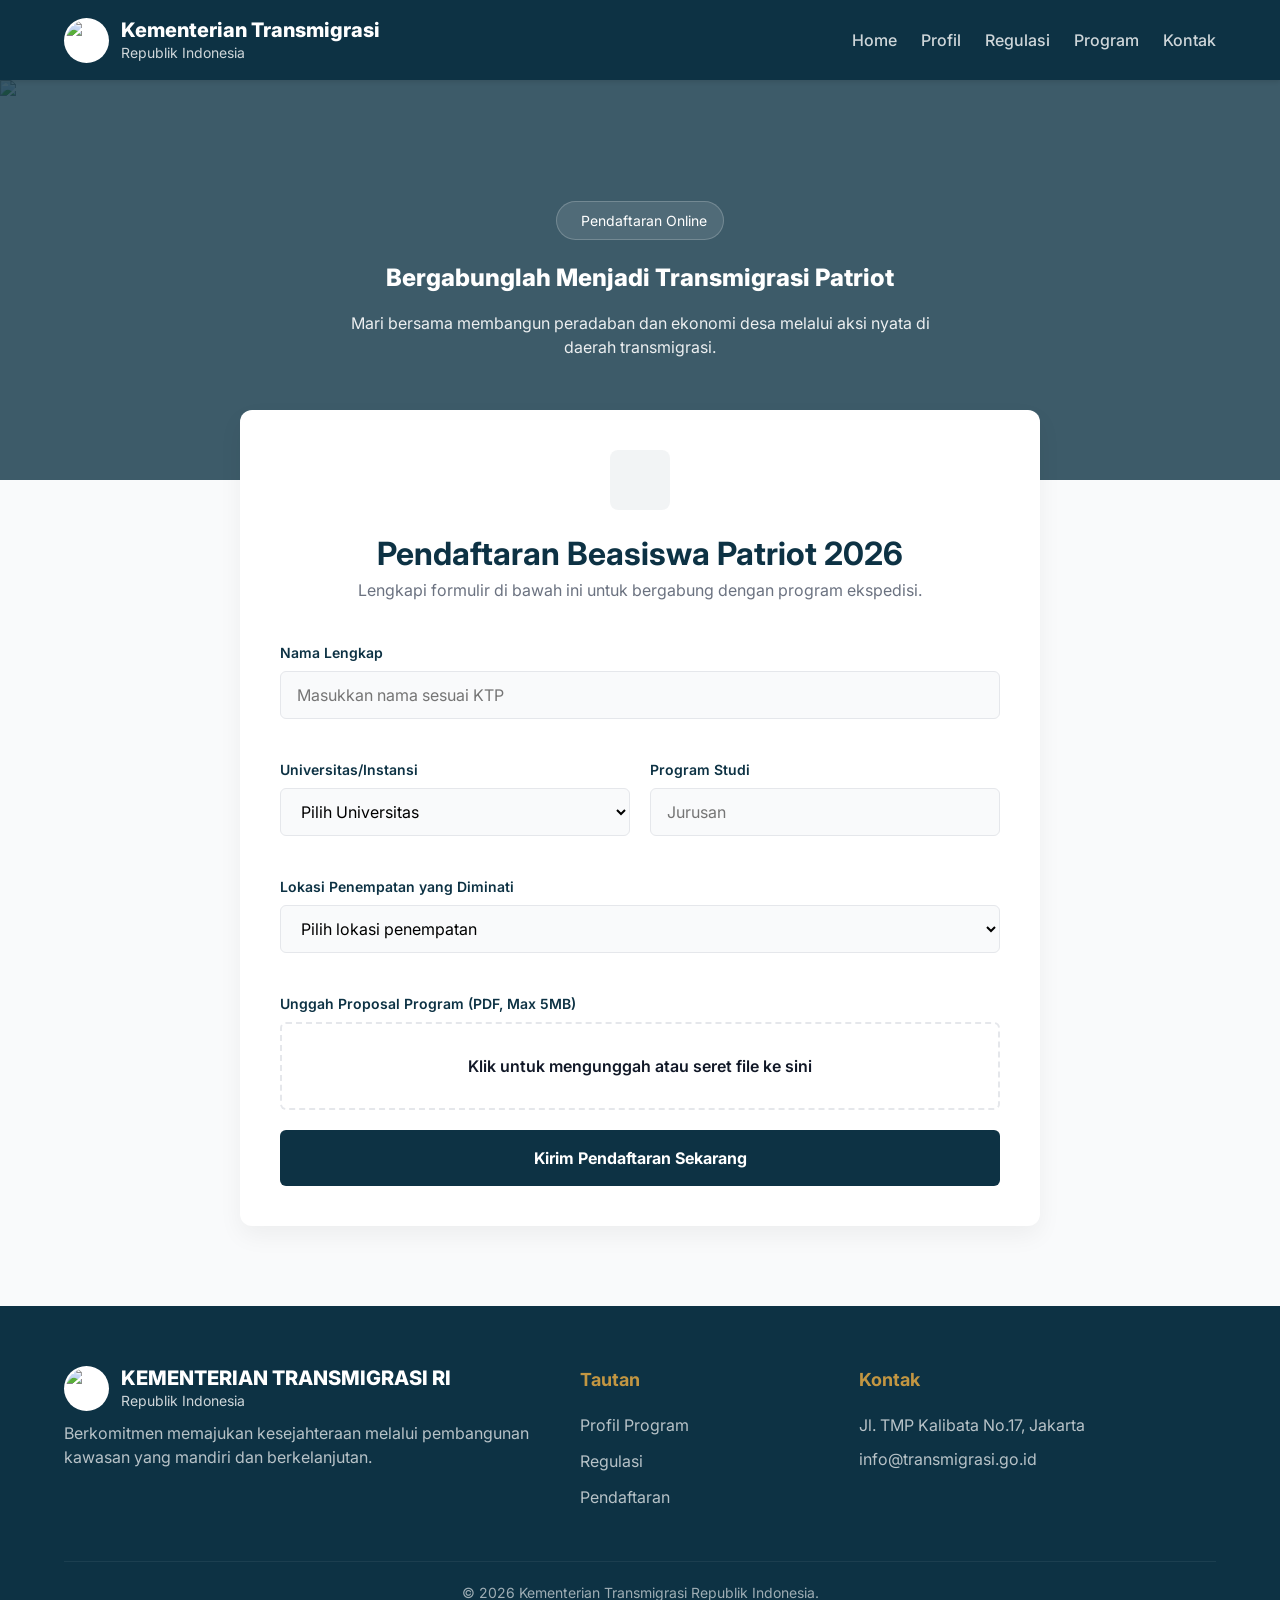
==== commit 2a6699e0: "update" ====
--- a/formregistrasi.html
+++ b/formregistrasi.html
@@ -1,20 +1,3 @@
-<style>
-    @media (max-width: 900px),
-    (max-width: 768px) {
-        .nav.mobile-active {
-            display: flex !important;
-            flex-direction: column;
-            position: absolute;
-            top: 56px;
-            left: 0;
-            width: 100vw;
-            background: var(--primary);
-            gap: 0;
-            z-index: 100;
-            box-shadow: 0 4px 16px rgba(0, 0, 0, 0.08);
-        }
-    }
-</style>
 <!DOCTYPE html>
 <html lang="id">
 
@@ -25,8 +8,7 @@
 
     <link rel="preconnect" href="https://fonts.googleapis.com" />
     <link rel="preconnect" href="https://fonts.gstatic.com" crossorigin />
-    <link href="https://fonts.googleapis.com/css2?family=Inter:wght@300;400;500;600;700;800&display=swap"
-        rel="stylesheet" />
+    <link href="https://fonts.googleapis.com/css2?family=Inter:wght@300;400;500;600;700;800&display=swap" rel="stylesheet" />
 
     <style>
         :root {
@@ -55,7 +37,6 @@
         body {
             font-family: var(--font-family);
             font-size: 16px;
-
             background-color: var(--background);
             color: var(--foreground);
             line-height: 1.5;
@@ -279,45 +260,6 @@
             transform: scale(0.98);
         }
 
-        /* Content Sections */
-        .content-section {
-            padding: 80px 0;
-        }
-
-        .flex-row {
-            display: flex;
-            gap: 60px;
-            align-items: center;
-        }
-
-        .image-box {
-            flex: 1;
-            border-radius: var(--radius-lg);
-            overflow: hidden;
-            height: 400px;
-        }
-
-        .text-box {
-            flex: 1;
-        }
-
-        /* Stats */
-        .stats-grid {
-            display: flex;
-            gap: 30px;
-            margin-top: 30px;
-        }
-
-        .stat-item h3 {
-            font-size: 32px;
-            color: var(--primary);
-        }
-
-        .stat-item p {
-            font-size: 14px;
-            color: var(--muted-foreground);
-        }
-
         /* Footer */
         .footer {
             background: var(--primary);
@@ -360,70 +302,35 @@
             opacity: 0.6;
         }
 
-        /* Responsive */
-        @media (max-width: 900px) {
-            .container {
-                padding: 0 12px;
-            }
-
-            .footer-grid {
-                grid-template-columns: 1fr;
-                gap: 24px;
-            }
-        }
-
-        @media (max-width: 700px) {
-            .header-content {
-                padding: 0 12px;
-            }
-
-            .header {
-                height: 56px;
-            }
-
-            .logo-title {
-                font-size: 24px;
-            }
-
-            .logo-subtitle {
-                font-size: 14px;
-            }
-
-            .nav {
-                display: none;
-            }
-
-            .nav.mobile-active {
-                display: flex;
-                flex-direction: column;
-                position: absolute;
-                top: 56px;
-                left: 0;
-                width: 100vw;
-                background: var(--primary);
-                gap: 0;
-                z-index: 100;
-            }
-
-            .nav-link {
-                padding: 16px;
-                border-bottom: 1px solid rgba(255, 255, 255, 0.1);
-                font-size: 16px;
-            }
-
-            .footer {
-                padding: 32px 0 10px 0;
-            }
-
-            .footer-bottom {
-                padding-top: 10px;
-            }
-        }
-
-        @media (max-width: 480px) {
-            .container {
-                padding: 0 6px;
-            }
+        /* MODAL COMING SOON STYLE */
+        #comingSoonModal {
+            display: none;
+            position: fixed;
+            z-index: 9999;
+            left: 0;
+            top: 0;
+            width: 100%;
+            height: 100%;
+            background-color: rgba(0, 0, 0, 0.6);
+            align-items: center;
+            justify-content: center;
+            backdrop-filter: blur(4px);
+        }
+
+        .modal-content {
+            background: white;
+            padding: 40px;
+            border-radius: 16px;
+            max-width: 400px;
+            width: 90%;
+            text-align: center;
+            box-shadow: 0 20px 40px rgba(0,0,0,0.2);
+            animation: modalPop 0.3s cubic-bezier(0.34, 1.56, 0.64, 1);
+        }
+
+        @keyframes modalPop {
+            from { transform: scale(0.8); opacity: 0; }
+            to { transform: scale(1); opacity: 1; }
         }
 
         /* Hamburger menu */
@@ -446,93 +353,51 @@
             transition: 0.3s;
         }
 
-        @media (max-width: 700px) {
-            .hamburger {
-                display: flex;
+        /* Responsive */
+        @media (max-width: 900px) {
+            .container { padding: 0 12px; }
+            .footer-grid { grid-template-columns: 1fr; gap: 24px; }
+        }
+
+        @media (max-width: 768px) {
+            .hamburger { display: flex; }
+            .nav { display: none; }
+            .header { height: 64px; }
+            .header-content { height: 64px; }
+            
+            .nav.mobile-active {
+                display: flex !important;
+                flex-direction: column;
+                position: absolute;
+                top: 64px;
+                left: 0;
+                width: 100vw;
+                background: var(--primary);
+                gap: 0;
+                z-index: 100;
+                box-shadow: 0 4px 16px rgba(0, 0, 0, 0.1);
             }
+
+            .nav-link {
+                padding: 20px;
+                border-bottom: 1px solid rgba(255, 255, 255, 0.1);
+                width: 100%;
+                text-align: center;
+            }
+            .hero h1 { font-size: 32px !important; }
+            .form-grid { grid-template-columns: 1fr; }
+            .full-width { grid-column: span 1; }
+            .form-container { margin-top: -100px; padding: 24px; }
         }
     </style>
 
-    <!-- STANDARDIZASI FONT GLOBAL -->
     <style id="global-typography">
-        body,
-        p,
-        a,
-        span,
-        div,
-        input,
-        button,
-        select,
-        textarea {
+        body, p, a, span, div, input, button, select, textarea {
             font-family: 'Inter', sans-serif !important;
         }
-
-        body {
-            font-size: 16px !important;
-        }
-
-        /* Typography Scale */
-        .logo-title {
-            font-size: 20px !important;
-        }
-
-        .logo-subtitle {
-            font-size: 14px !important;
-        }
-
-        .nav-link {
-            font-size: 16px !important;
-        }
-
-        .hero-title,
-        .hero h1 {
-            font-size: 48px !important;
-        }
-
-        .section-title,
-        .contact-title {
-            font-size: 32px !important;
-        }
-
-        .card-title,
-        .fokus-card h3,
-        .feature-title,
-        .stat-value,
-        .doc-title,
-        .profil-list strong {
-            font-size: 20px !important;
-        }
-
-        .hero-desc,
-        .section-desc,
-        p {
-            font-size: 16px !important;
-        }
-
-        .footer-title,
-        h4 {
-            font-size: 18px !important;
-        }
-
-        .footer-bottom,
-        .footer-links a,
-        .hero-badge {
-            font-size: 14px !important;
-        }
-
-        /* Mobile Scaling */
-        @media (max-width: 768px) {
-
-            .hero-title,
-            .hero h1 {
-                font-size: 32px !important;
-            }
-
-            .section-title,
-            .contact-title {
-                font-size: 24px !important;
-            }
-        }
+        body { font-size: 16px !important; }
+        .logo-title { font-size: 20px !important; }
+        .logo-subtitle { font-size: 14px !important; }
     </style>
 </head>
 
@@ -540,18 +405,15 @@
 
     <header class="header">
         <div class="container header-content">
-            <a href="#" class="logo">
-                <img src="https://firebasestorage.googleapis.com/v0/b/banani-prod.appspot.com/o/reference-images%2F0f03f4c4-c2c7-45c6-bcfe-0e1e056b9603?alt=media&amp;token=ff699f1f-0c0e-4bc9-9afe-43a410f70e6a"
-                    alt="Logo" class="logo-img">
+            <a href="index.html" class="logo">
+                <img src="https://firebasestorage.googleapis.com/v0/b/banani-prod.appspot.com/o/reference-images%2F0f03f4c4-c2c7-45c6-bcfe-0e1e056b9603?alt=media&amp;token=ff699f1f-0c0e-4bc9-9afe-43a410f70e6a" alt="Logo" class="logo-img">
                 <div class="logo-text">
                     <span class="logo-title">Kementerian Transmigrasi</span>
                     <span class="logo-subtitle">Republik Indonesia</span>
                 </div>
             </a>
-            <div class="hamburger" id="hamburger-menu" aria-label="Buka menu navigasi" tabindex="0">
-                <span></span>
-                <span></span>
-                <span></span>
+            <div class="hamburger" id="hamburger-menu">
+                <span></span><span></span><span></span>
             </div>
             <nav class="nav" id="main-nav">
                 <a href="index.html" class="nav-link">Home</a>
@@ -564,19 +426,15 @@
     </header>
 
     <main>
-
         <section class="hero">
-            <img src="https://storage.googleapis.com/banani-generated-images/generated-images/43e21db7-3df4-4b86-9eaa-528d276c87ee.jpg"
-                alt="Hero Background" class="hero-img">
+            <img src="https://storage.googleapis.com/banani-generated-images/generated-images/43e21db7-3df4-4b86-9eaa-528d276c87ee.jpg" alt="Hero Background" class="hero-img">
             <div class="hero-overlay"></div>
             <div class="container" style="position: relative; z-index: 2;">
                 <div class="hero-badge">
                     <iconify-icon icon="lucide:pen-tool"></iconify-icon> Pendaftaran Online
                 </div>
-                <h1 style="font-size: 48px; font-weight: 800; margin-bottom: 15px;">Bergabunglah Menjadi Transmigrasi
-                    Patriot</h1>
-                <p style="font-size: 16px; opacity: 0.9; max-width: 600px; margin: 0 auto;">Mari bersama membangun
-                    peradaban dan ekonomi desa melalui aksi nyata di daerah transmigrasi.</p>
+                <h1 style="font-weight: 800; margin-bottom: 15px;">Bergabunglah Menjadi Transmigrasi Patriot</h1>
+                <p style="opacity: 0.9; max-width: 600px; margin: 0 auto;">Mari bersama membangun peradaban dan ekonomi desa melalui aksi nyata di daerah transmigrasi.</p>
             </div>
         </section>
 
@@ -588,11 +446,10 @@
                             <iconify-icon icon="lucide:clipboard-list" style="font-size: 32px;"></iconify-icon>
                         </div>
                         <h2 style="font-size: 32px; color: var(--primary);">Pendaftaran Beasiswa Patriot 2026</h2>
-                        <p style="color: var(--muted-foreground);">Lengkapi formulir di bawah ini untuk bergabung dengan
-                            program ekspedisi.</p>
+                        <p style="color: var(--muted-foreground);">Lengkapi formulir di bawah ini untuk bergabung dengan program ekspedisi.</p>
                     </div>
 
-                    <form>
+                    <form id="pendaftaranForm">
                         <div class="form-grid">
                             <div class="form-group full-width">
                                 <label>Nama Lengkap</label>
@@ -600,7 +457,7 @@
                             </div>
                             <div class="form-group">
                                 <label>Universitas/Instansi</label>
-                                <select class="input-style" name="universitas" required>
+                                <select class="input-style">
                                     <option value="" disabled selected>Pilih Universitas</option>
                                     <option value="Institut Pertanian Bogor (IPB)">Institut Pertanian Bogor (IPB)
                                     </option>
@@ -703,10 +560,8 @@
                             <div class="form-group full-width">
                                 <label>Unggah Proposal Program (PDF, Max 5MB)</label>
                                 <div class="upload-box">
-                                    <iconify-icon icon="lucide:upload-cloud"
-                                        style="font-size: 40px; color: var(--primary); margin-bottom: 10px;"></iconify-icon>
-                                    <p style="font-size: 16px; font-weight: 600;">Klik untuk mengunggah atau seret file
-                                        ke sini</p>
+                                    <iconify-icon icon="lucide:upload-cloud" style="font-size: 40px; color: var(--primary); margin-bottom: 10px;"></iconify-icon>
+                                    <p style="font-size: 16px; font-weight: 600;">Klik untuk mengunggah atau seret file ke sini</p>
                                 </div>
                             </div>
                         </div>
@@ -715,43 +570,44 @@
                 </div>
             </div>
         </section>
-
-
-
-
     </main>
 
-    <footer class="footer" id="kontak">
+    <div id="comingSoonModal">
+        <div class="modal-content">
+            <div style="width: 80px; height: 80px; background: #fff7ed; color: #f97316; border-radius: 50%; display: flex; align-items: center; justify-content: center; margin: 0 auto 24px; font-size: 40px;">
+                <iconify-icon icon="lucide:clock"></iconify-icon>
+            </div>
+            <h3 style="font-size: 24px; font-weight: 800; color: #0d3244; margin-bottom: 12px;">Coming Soon!</h3>
+            <p style="color: #6b7280; font-size: 16px; line-height: 1.5; margin-bottom: 32px;">Fitur pendaftaran online sedang dalam tahap pemeliharaan sistem. Silakan coba beberapa saat lagi atau hubungi admin kami.</p>
+            <button onclick="closeModal()" style="width: 100%; background: #0d3244; color: #fff; padding: 14px; border: none; border-radius: 8px; font-weight: 700; cursor: pointer; font-size: 16px;">Tutup</button>
+        </div>
+    </div>
+
+    <footer class="footer">
         <div class="container">
             <div class="footer-grid">
                 <div>
-                    <a href="#" class="logo"
-                        style="margin-bottom: 10px; display: flex; align-items: center; gap: 12px; text-decoration: none; color: inherit;">
-                        <img src="https://firebasestorage.googleapis.com/v0/b/banani-prod.appspot.com/o/reference-images%2F9dfe8fc4-533c-43e4-ad2d-5b735792cafb?alt=media&token=eea5f1ac-f4f6-4f33-927e-18950b2eec09"
-                            alt="Logo" class="logo-img" style="width: 45px; height: 45px; border-radius: 50%;">
-                        <div>
-                            <span class="logo-title"
-                                style="font-size: 20px; font-weight: 700; display: block; text-transform: uppercase;">Kementerian
-                                Transmigrasi RI</span>
-                            <span class="logo-subtitle" style="font-size: 14px; opacity: 0.8; display: block;">Republik
-                                Indonesia</span>
+                    <a href="#" class="logo" style="margin-bottom: 10px;">
+                        <img src="https://firebasestorage.googleapis.com/v0/b/banani-prod.appspot.com/o/reference-images%2F9dfe8fc4-533c-43e4-ad2d-5b735792cafb?alt=media&token=eea5f1ac-f4f6-4f33-927e-18950b2eec09" alt="Logo" class="logo-img">
+                        <div class="logo-text">
+                            <span class="logo-title" style="text-transform: uppercase;">Kementerian Transmigrasi RI</span>
+                            <span class="logo-subtitle">Republik Indonesia</span>
                         </div>
                     </a>
-                    <p style="font-size: 16px; opacity: 0.7;">Berkomitmen memajukan kesejahteraan melalui pembangunan
-                        kawasan yang mandiri dan berkelanjutan.</p>
+                    <p style="opacity: 0.7;">Berkomitmen memajukan kesejahteraan melalui pembangunan kawasan yang mandiri dan berkelanjutan.</p>
                 </div>
                 <div>
                     <h4 class="footer-title">Tautan</h4>
                     <ul class="footer-links">
-                        <li><a href="#profil">Profil Program</a></li>
-                        <li><a href="#regulasi">Regulasi</a></li>
-                        <li><a href="#">Pendaftaran</a></li>
+                        <li><a href="profil.html">Profil Program</a></li>
+                        <li><a href="regulasi.html">Regulasi</a></li>
+                        <li><a href="formpendaftaran.html">Pendaftaran</a></li>
                     </ul>
                 </div>
                 <div>
                     <h4 class="footer-title">Kontak</h4>
-                    <p style="font-size: 16px; opacity: 0.7; margin-bottom: 10px;">Jl. TMP Kalibata No.17, Jakarta</p>
-                    <p style="font-size: 16px; opacity: 0.7;">info@transmigrasi.go.id</p>
+                    <p style="opacity: 0.7; margin-bottom: 10px;">Jl. TMP Kalibata No.17, Jakarta</p>
+                    <p style="opacity: 0.7;">info@transmigrasi.go.id</p>
                 </div>
             </div>
             <div class="footer-bottom">
@@ -761,25 +617,27 @@
     </footer>
 
     <script src="https://code.iconify.design/iconify-icon/1.0.7/iconify-icon.min.js"></script>
+    <script>
+        // Hamburger logic
+        const hamburger = document.getElementById('hamburger-menu');
+        const nav = document.getElementById('main-nav');
+        hamburger.addEventListener('click', () => nav.classList.toggle('mobile-active'));
+
+        // Modal logic Coming Soon
+        const form = document.getElementById('pendaftaranForm');
+        const modal = document.getElementById('comingSoonModal');
+
+        form.addEventListener('submit', function(e) {
+            e.preventDefault(); // Mencegah reload halaman
+            modal.style.display = 'flex'; // Menampilkan popup
+        });
+
+        function closeModal() {
+            modal.style.display = 'none';
+        }
+
+        // Click outside modal to close
+        window.onclick = (e) => { if (e.target == modal) closeModal(); }
+    </script>
 </body>
-<script>
-    // Hamburger menu toggle
-    const hamburger = document.getElementById('hamburger-menu');
-    const nav = document.getElementById('main-nav');
-    hamburger.addEventListener('click', function () {
-        nav.classList.toggle('mobile-active');
-    });
-    // Optional: close menu when clicking outside atau pada link (mobile)
-    document.addEventListener('click', function (e) {
-        if (window.innerWidth <= 700) {
-            if (!nav.contains(e.target) && !hamburger.contains(e.target)) {
-                nav.classList.remove('mobile-active');
-            }
-            if (e.target.classList.contains('nav-link')) {
-                nav.classList.remove('mobile-active');
-            }
-        }
-    });
-</script>
-
 </html>
